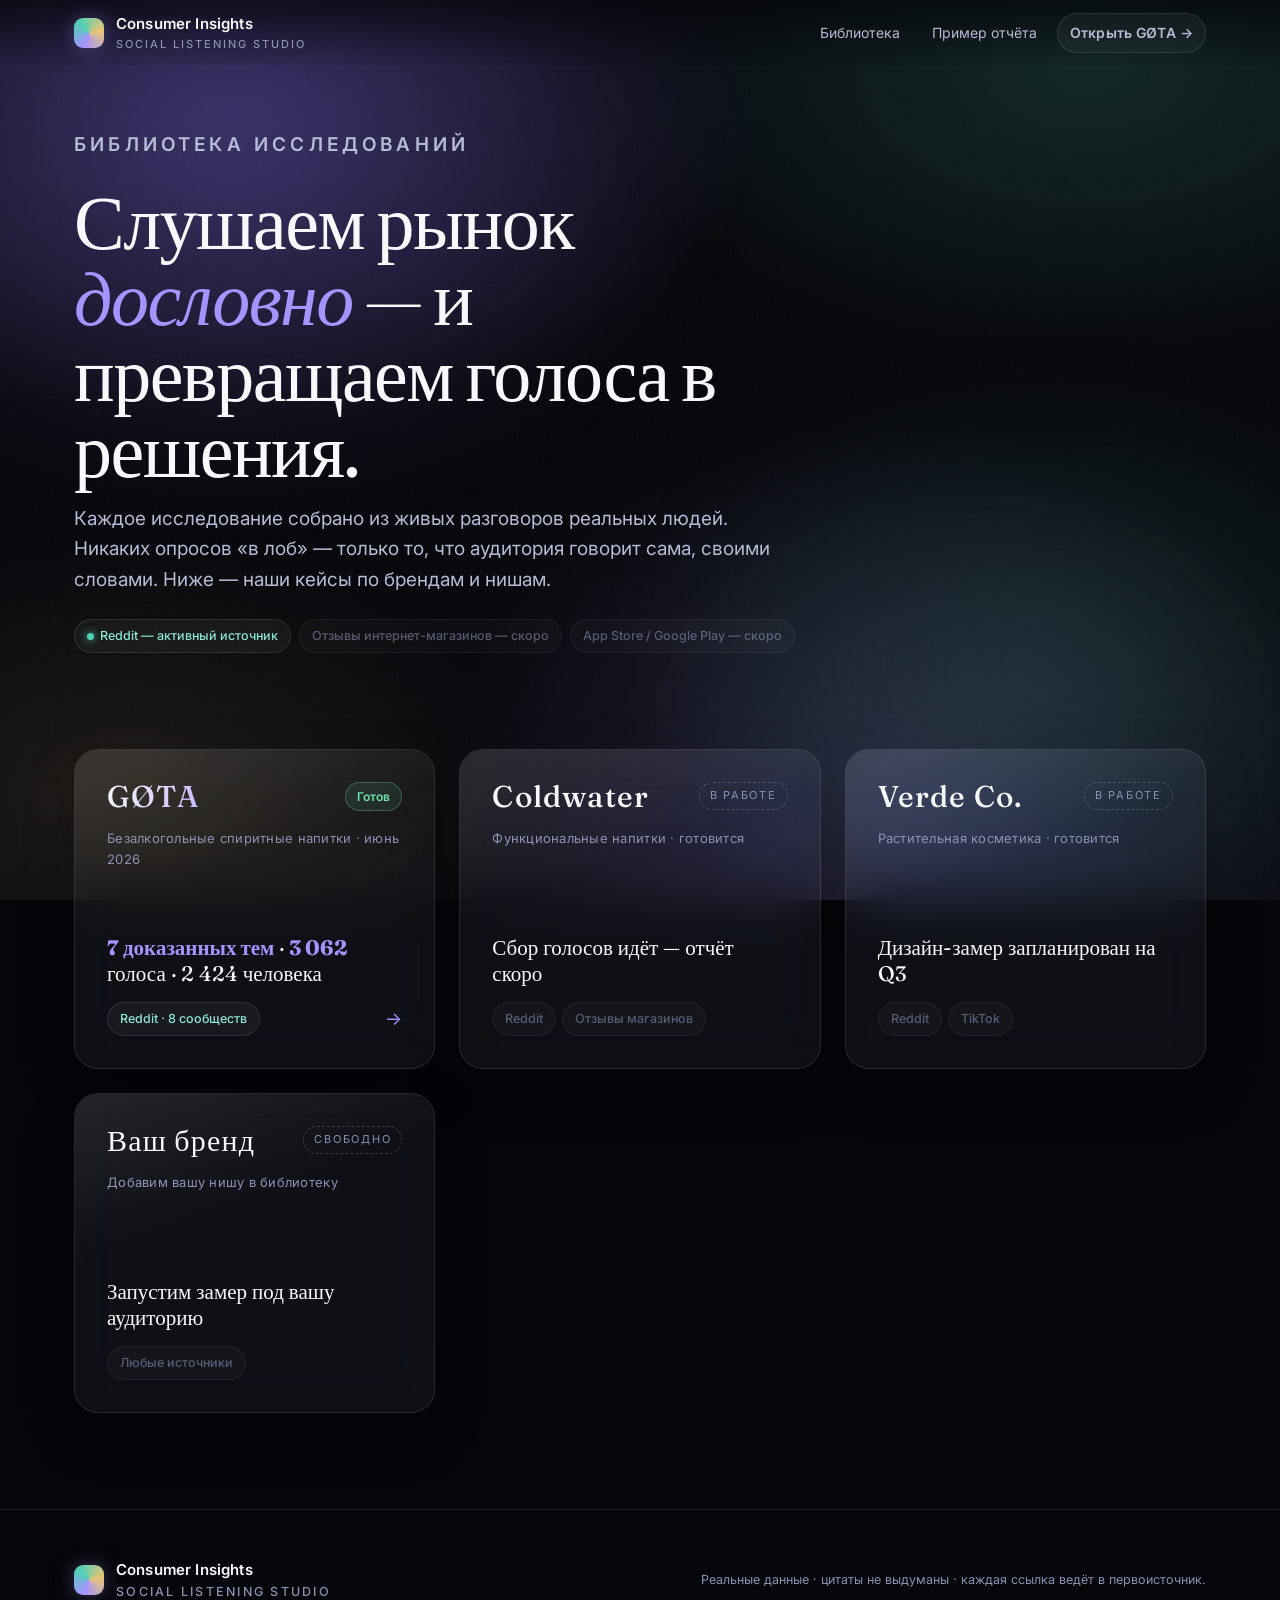
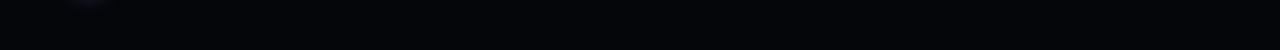
==== index.html @ 9fbd5607 "Consumer Insights site — GØTA study" ====
<!DOCTYPE html>
<html lang="ru">
<head>
<meta charset="UTF-8">
<meta name="viewport" content="width=device-width, initial-scale=1.0">
<title>Consumer Insights — Библиотека исследований</title>
<meta name="description" content="Премиальные исследования потребителей на основе живых голосов аудитории.">
<link rel="preconnect" href="https://fonts.googleapis.com">
<link rel="preconnect" href="https://fonts.gstatic.com" crossorigin>
<link href="https://fonts.googleapis.com/css2?family=Fraunces:ital,opsz,wght@0,9..144,400;0,9..144,500;1,9..144,400&family=Inter:wght@400;500;600;700&display=swap" rel="stylesheet">
<link rel="stylesheet" href="assets/css/app.css">
<link rel="stylesheet" href="assets/css/site-extra.css">
<link rel="icon" href="data:image/svg+xml,%3Csvg xmlns='http://www.w3.org/2000/svg' viewBox='0 0 32 32'%3E%3Crect width='32' height='32' rx='9' fill='%238b78f0'/%3E%3C/svg%3E">
</head>
<body>
<div class="aurora" aria-hidden="true"></div>

<!-- ===================== TOPBAR ===================== -->
<header class="topbar">
  <div class="shell topbar__row">
    <a class="brandmark" href="index.html" aria-label="На главную">
      <span class="brandmark__dot" aria-hidden="true"></span>
      <span class="brandmark__name">Consumer Insights<small>Social listening studio</small></span>
    </a>
    <nav class="topnav">
      <a href="index.html">Библиотека</a>
      <a href="report-gota.html">Пример отчёта</a>
      <a class="btn btn--ghost" href="report-gota.html">Открыть GØTA →</a>
    </nav>
  </div>
</header>

<!-- ===================== HERO ===================== -->
<section class="hero-showcase">
  <div class="shell">
    <p class="eyebrow reveal">Библиотека исследований</p>
    <h1 class="reveal" data-delay="1">Слушаем рынок <em>дословно</em> — и превращаем голоса в решения.</h1>
    <p class="reveal" data-delay="2">Каждое исследование собрано из живых разговоров реальных людей. Никаких опросов «в лоб» — только то, что аудитория говорит сама, своими словами. Ниже — наши кейсы по брендам и нишам.</p>
    <div class="hero-meta reveal" data-delay="3">
      <span class="chip chip--source"><span class="chip__pulse" aria-hidden="true"></span> Reddit — активный источник</span>
      <span class="chip chip--soon">Отзывы интернет-магазинов — скоро</span>
      <span class="chip chip--soon">App Store / Google Play — скоро</span>
    </div>
  </div>
</section>

<!-- ===================== STUDIES GRID ===================== -->
<section>
  <div class="shell">
    <div class="studies-grid">

      <a href="report-gota.html" class="glass study-card study-card--live reveal" aria-label="Открыть отчёт GØTA">
        <div class="study-card__top">
          <span class="study-logo study-logo--gota">GØTA</span>
          <span class="badge badge--proven">Готов</span>
        </div>
        <span class="study-card__niche">Безалкогольные спиритные напитки · июнь 2026</span>
        <span class="study-card__stat"><b>7 доказанных тем</b> · <b>3 062</b> голоса · 2 424 человека</span>
        <div class="study-card__foot">
          <span class="chip chip--source">Reddit · 8 сообществ</span>
          <span class="study-card__arrow" aria-hidden="true">→</span>
        </div>
      </a>

      <!-- Coming soon cards -->
      <div class="glass study-card study-card--soon reveal" data-delay="1">
        <div class="study-card__top">
          <span class="study-logo">Coldwater</span>
          <span class="soon-tag">В работе</span>
        </div>
        <span class="study-card__niche">Функциональные напитки · готовится</span>
        <span class="study-card__stat">Сбор голосов идёт — отчёт скоро</span>
        <div class="study-card__foot">
          <span class="chip chip--soon">Reddit</span>
          <span class="chip chip--soon">Отзывы магазинов</span>
        </div>
      </div>
      <div class="glass study-card study-card--soon reveal" data-delay="2">
        <div class="study-card__top">
          <span class="study-logo">Verde&nbsp;Co.</span>
          <span class="soon-tag">В работе</span>
        </div>
        <span class="study-card__niche">Растительная косметика · готовится</span>
        <span class="study-card__stat">Дизайн-замер запланирован на Q3</span>
        <div class="study-card__foot">
          <span class="chip chip--soon">Reddit</span>
          <span class="chip chip--soon">TikTok</span>
        </div>
      </div>
      <div class="glass study-card study-card--soon reveal" data-delay="3">
        <div class="study-card__top">
          <span class="study-logo">Ваш&nbsp;бренд</span>
          <span class="soon-tag">Свободно</span>
        </div>
        <span class="study-card__niche">Добавим вашу нишу в библиотеку</span>
        <span class="study-card__stat">Запустим замер под вашу аудиторию</span>
        <div class="study-card__foot">
          <span class="chip chip--soon">Любые источники</span>
        </div>
      </div>

    </div>
  </div>
</section>

<!-- ===================== FOOTER ===================== -->
<footer class="footer">
  <div class="shell footer__row">
    <span class="brandmark">
      <span class="brandmark__dot" aria-hidden="true"></span>
      <span class="brandmark__name">Consumer Insights<small>Social listening studio</small></span>
    </span>
    <small>Реальные данные · цитаты не выдуманы · каждая ссылка ведёт в первоисточник.</small>
  </div>
</footer>

<script src="assets/js/app.js"></script>
</body>
</html>
---- assets/css/app.css ----
/* ============================================================================
   Consumer Insights — premium liquid-glass design system
   Desktop-first responsive. Vanilla CSS, no build step.
   Token architecture: primitive -> semantic -> component (3 layers).
   ========================================================================== */

/* ---------------------------------------------------------------------------
   1. PRIMITIVE TOKENS
--------------------------------------------------------------------------- */
:root {
  /* Neutral ink ramp (dark base) */
  --ink-950: #05060a;
  --ink-900: #0a0c14;
  --ink-850: #0e1019;
  --ink-800: #12141f;
  --ink-700: #1b1e2e;
  --ink-600: #272b40;

  /* Light text ramp */
  --paper-50:  #f7f8fc;
  --paper-100: #eef0f8;
  --paper-200: #d9dcec;
  --paper-300: #b6bbd6;
  --paper-400: #8a90b3;
  --paper-500: #646a8c;

  /* Accent — refined violet/indigo with a warm gold counterpoint */
  --violet-300: #c4b5fd;
  --violet-400: #a594ff;
  --violet-500: #8b78f0;
  --violet-600: #6d5bd0;
  --gold-300:   #f5dca0;
  --gold-400:   #e9c574;
  --teal-300:   #8ce6d4;
  --teal-400:   #4fd1b5;

  /* Signal hues for theme types */
  --sig-pain:   #ff8a9b;   /* боль */
  --sig-desire: #7fd4ff;   /* желание */
  --sig-objection: #ffcf85;/* возражение */
  --sig-language:  #b6a8ff; /* язык */
  --sig-proven:  #6fe3b0;  /* доказано */
  --sig-hypo:    #f5c163;  /* гипотеза */

  /* Spacing scale — 4/8 rhythm (Refactoring UI tactic) */
  --s-1: 4px;  --s-2: 8px;  --s-3: 12px; --s-4: 16px;
  --s-5: 24px; --s-6: 32px; --s-7: 48px; --s-8: 64px; --s-9: 96px;

  /* Radii */
  --r-sm: 10px; --r-md: 16px; --r-lg: 24px; --r-xl: 32px; --r-pill: 999px;

  /* Type */
  --font-display: "Fraunces", "Times New Roman", serif;
  --font-text: "Inter", -apple-system, BlinkMacSystemFont, "Segoe UI", sans-serif;

  /* Motion */
  --ease-out: cubic-bezier(0.16, 1, 0.3, 1);
  --ease-soft: cubic-bezier(0.22, 0.61, 0.36, 1);
}

/* ---------------------------------------------------------------------------
   2. SEMANTIC TOKENS
--------------------------------------------------------------------------- */
:root {
  --bg-base: var(--ink-950);
  --text-primary: var(--paper-50);
  --text-secondary: var(--paper-300);
  --text-muted: var(--paper-400);
  --accent: var(--violet-400);
  --accent-strong: var(--violet-500);
  --accent-warm: var(--gold-400);

  /* Glass surfaces */
  --glass-fill: rgba(255, 255, 255, 0.045);
  --glass-fill-strong: rgba(255, 255, 255, 0.075);
  --glass-border: rgba(255, 255, 255, 0.10);
  --glass-border-bright: rgba(255, 255, 255, 0.18);
  --glass-shadow: 0 20px 60px -20px rgba(0, 0, 0, 0.55);
  --glass-shadow-lift: 0 32px 80px -24px rgba(0, 0, 0, 0.65);
  --glow: 0 0 0 1px rgba(165, 148, 255, 0.18), 0 24px 70px -28px rgba(139, 120, 240, 0.45);
}

/* ---------------------------------------------------------------------------
   3. RESET / BASE
--------------------------------------------------------------------------- */
*, *::before, *::after { box-sizing: border-box; }
html { scroll-behavior: smooth; -webkit-text-size-adjust: 100%; }
body {
  margin: 0;
  font-family: var(--font-text);
  font-size: 16px;
  line-height: 1.6;
  color: var(--text-primary);
  background: var(--bg-base);
  -webkit-font-smoothing: antialiased;
  text-rendering: optimizeLegibility;
  overflow-x: hidden;
}
a { color: inherit; text-decoration: none; }
img { max-width: 100%; display: block; }
button { font-family: inherit; cursor: pointer; border: none; background: none; color: inherit; }
::selection { background: rgba(165, 148, 255, 0.30); color: #fff; }

/* ---------------------------------------------------------------------------
   4. AURORA BACKGROUND — subtly shifting gradient mesh
--------------------------------------------------------------------------- */
.aurora {
  position: fixed; inset: 0; z-index: -2; overflow: hidden;
  background:
    radial-gradient(60% 50% at 18% 12%, rgba(109, 91, 208, 0.30), transparent 70%),
    radial-gradient(55% 45% at 85% 8%,  rgba(79, 209, 181, 0.16), transparent 70%),
    radial-gradient(50% 60% at 70% 90%, rgba(165, 148, 255, 0.20), transparent 72%),
    radial-gradient(45% 40% at 10% 88%, rgba(233, 197, 116, 0.10), transparent 70%),
    var(--ink-950);
}
.aurora::before {
  content: ""; position: absolute; inset: -30%;
  background:
    radial-gradient(40% 40% at 30% 30%, rgba(139, 120, 240, 0.22), transparent 60%),
    radial-gradient(35% 35% at 70% 65%, rgba(79, 209, 181, 0.14), transparent 60%);
  filter: blur(40px);
  animation: aurora-drift 26s var(--ease-soft) infinite alternate;
}
.aurora::after { /* fine grain to kill banding */
  content: ""; position: absolute; inset: 0; opacity: 0.035;
  background-image: url("data:image/svg+xml,%3Csvg xmlns='http://www.w3.org/2000/svg' width='120' height='120'%3E%3Cfilter id='n'%3E%3CfeTurbulence type='fractalNoise' baseFrequency='0.9' numOctaves='2'/%3E%3C/filter%3E%3Crect width='120' height='120' filter='url(%23n)'/%3E%3C/svg%3E");
}
@keyframes aurora-drift {
  0%   { transform: translate(0, 0) rotate(0deg) scale(1); }
  50%  { transform: translate(3%, -2%) rotate(4deg) scale(1.08); }
  100% { transform: translate(-2%, 3%) rotate(-3deg) scale(1.04); }
}

/* ---------------------------------------------------------------------------
   5. LAYOUT
--------------------------------------------------------------------------- */
.shell { max-width: 1180px; margin: 0 auto; padding: 0 var(--s-5); }
.shell--narrow { max-width: 920px; }
section { padding-block: var(--s-8); }
.eyebrow {
  font-size: 12px; letter-spacing: 0.22em; text-transform: uppercase;
  color: var(--accent); font-weight: 600; margin: 0 0 var(--s-3);
}
.section-title {
  font-family: var(--font-display);
  font-weight: 460;
  font-size: clamp(28px, 3.4vw, 44px);
  line-height: 1.08; letter-spacing: -0.01em; margin: 0 0 var(--s-3);
}
.section-lede { color: var(--text-secondary); max-width: 60ch; margin: 0 0 var(--s-6); font-size: 17px; }

/* ---------------------------------------------------------------------------
   6. GLASS PRIMITIVE
--------------------------------------------------------------------------- */
.glass {
  position: relative;
  background: var(--glass-fill);
  -webkit-backdrop-filter: blur(28px) saturate(150%);
  backdrop-filter: blur(28px) saturate(150%);
  border: 1px solid var(--glass-border);
  border-radius: var(--r-lg);
  box-shadow: var(--glass-shadow);
}
/* top sheen */
.glass::before {
  content: ""; position: absolute; inset: 0; border-radius: inherit; pointer-events: none;
  background: linear-gradient(160deg, rgba(255,255,255,0.10), rgba(255,255,255,0) 38%);
  opacity: 0.9;
}

/* ---------------------------------------------------------------------------
   7. TOP NAV
--------------------------------------------------------------------------- */
.topbar {
  position: sticky; top: 0; z-index: 50;
  padding-block: var(--s-3);
  background: linear-gradient(180deg, rgba(5,6,10,0.72), rgba(5,6,10,0));
  -webkit-backdrop-filter: blur(14px); backdrop-filter: blur(14px);
}
.topbar__row { display: flex; align-items: center; justify-content: space-between; gap: var(--s-4); }
.brandmark { display: flex; align-items: center; gap: var(--s-3); font-weight: 600; letter-spacing: 0.01em; }
.brandmark__dot {
  width: 30px; height: 30px; border-radius: 9px;
  background: conic-gradient(from 200deg, var(--violet-400), var(--teal-400), var(--gold-400), var(--violet-400));
  box-shadow: 0 0 22px -4px rgba(165,148,255,0.6);
}
.brandmark__name { font-size: 15px; }
.brandmark__name small { display: block; font-size: 11px; color: var(--text-muted); letter-spacing: 0.18em; text-transform: uppercase; font-weight: 500; }
.topnav { display: flex; gap: var(--s-2); align-items: center; }
.topnav a { font-size: 14px; color: var(--text-secondary); padding: var(--s-2) var(--s-3); border-radius: var(--r-pill); transition: color .2s, background .2s; }
.topnav a:hover { color: var(--text-primary); background: var(--glass-fill); }

/* ---------------------------------------------------------------------------
   8. BUTTONS / CHIPS
--------------------------------------------------------------------------- */
.btn {
  display: inline-flex; align-items: center; gap: var(--s-2);
  padding: var(--s-3) var(--s-5); border-radius: var(--r-pill);
  font-size: 14px; font-weight: 600; letter-spacing: 0.01em;
  transition: transform .25s var(--ease-out), box-shadow .25s, background .25s;
}
.btn--primary {
  background: linear-gradient(135deg, var(--violet-500), var(--violet-600));
  color: #fff; box-shadow: 0 14px 36px -14px rgba(139,120,240,0.8);
}
.btn--primary:hover { transform: translateY(-2px); box-shadow: 0 22px 50px -16px rgba(139,120,240,0.9); }
.btn--ghost { background: var(--glass-fill); border: 1px solid var(--glass-border); color: var(--text-primary); }
.btn--ghost:hover { background: var(--glass-fill-strong); border-color: var(--glass-border-bright); transform: translateY(-1px); }

.chip {
  display: inline-flex; align-items: center; gap: 6px;
  padding: 6px var(--s-3); border-radius: var(--r-pill);
  font-size: 12.5px; font-weight: 500; color: var(--text-secondary);
  background: var(--glass-fill); border: 1px solid var(--glass-border);
  transition: all .2s;
}
.chip--source { color: var(--teal-300); }
.chip--soon { color: var(--text-muted); opacity: 0.6; }
.chip__pulse { width: 7px; height: 7px; border-radius: 50%; background: var(--teal-400); box-shadow: 0 0 8px var(--teal-400); animation: pulse 2.4s ease-in-out infinite; }
@keyframes pulse { 0%,100% { opacity: 1; } 50% { opacity: 0.35; } }

/* type/status badges */
.badge { display: inline-flex; align-items: center; gap: 5px; padding: 4px 11px; border-radius: var(--r-pill); font-size: 12px; font-weight: 600; letter-spacing: 0.01em; }
.badge--proven { color: var(--sig-proven); background: rgba(111,227,176,0.10); border: 1px solid rgba(111,227,176,0.28); }
.badge--hypo   { color: var(--sig-hypo); background: rgba(245,193,99,0.10); border: 1px solid rgba(245,193,99,0.28); }
.tag { font-size: 11.5px; font-weight: 600; letter-spacing: 0.04em; text-transform: uppercase; padding: 3px 9px; border-radius: 7px; }
.tag--pain      { color: var(--sig-pain);      background: rgba(255,138,155,0.12); }
.tag--desire    { color: var(--sig-desire);    background: rgba(127,212,255,0.12); }
.tag--objection { color: var(--sig-objection); background: rgba(255,207,133,0.12); }
.tag--language  { color: var(--sig-language);  background: rgba(182,168,255,0.12); }

/* ---------------------------------------------------------------------------
   9. SCROLL REVEAL
--------------------------------------------------------------------------- */
.reveal { opacity: 0; transform: translateY(26px); transition: opacity .8s var(--ease-out), transform .8s var(--ease-out); }
.reveal.is-visible { opacity: 1; transform: none; }
.reveal[data-delay="1"] { transition-delay: .08s; }
.reveal[data-delay="2"] { transition-delay: .16s; }
.reveal[data-delay="3"] { transition-delay: .24s; }
.reveal[data-delay="4"] { transition-delay: .32s; }

/* ===========================================================================
   SHOWCASE (index.html)
   ========================================================================= */
.hero-showcase { padding-top: var(--s-8); padding-bottom: var(--s-6); }
.hero-showcase h1 {
  font-family: var(--font-display); font-weight: 460;
  font-size: clamp(40px, 6vw, 76px); line-height: 1.0; letter-spacing: -0.02em;
  margin: 0 0 var(--s-4); max-width: 16ch;
}
.hero-showcase h1 em { font-style: italic; color: var(--accent); }
.hero-showcase p { color: var(--text-secondary); font-size: 19px; max-width: 58ch; margin: 0 0 var(--s-5); }
.hero-meta { display: flex; flex-wrap: wrap; gap: var(--s-2); }

.studies-grid {
  display: grid; gap: var(--s-5);
  grid-template-columns: repeat(auto-fill, minmax(330px, 1fr));
}
.study-card {
  padding: var(--s-6); border-radius: var(--r-lg);
  display: flex; flex-direction: column; gap: var(--s-4); min-height: 320px;
  transition: transform .4s var(--ease-out), box-shadow .4s, border-color .4s;
}
.study-card:hover { transform: translateY(-8px); box-shadow: var(--glass-shadow-lift), var(--glow); border-color: var(--glass-border-bright); }
.study-card--live { cursor: pointer; }
.study-card--soon { opacity: 0.62; }
.study-card--soon:hover { transform: translateY(-4px); opacity: 0.78; }
.study-card__top { display: flex; align-items: flex-start; justify-content: space-between; gap: var(--s-3); }
.study-logo {
  font-family: var(--font-display); font-weight: 500; letter-spacing: 0.04em;
  font-size: 30px; line-height: 1;
}
.study-logo--gota {
  background: linear-gradient(120deg, var(--paper-50), var(--violet-300));
  -webkit-background-clip: text; background-clip: text; color: transparent;
}
.study-card__niche { font-size: 13px; color: var(--text-muted); letter-spacing: 0.02em; }
.study-card__stat { font-family: var(--font-display); font-size: 21px; font-weight: 460; line-height: 1.25; color: var(--text-primary); margin-top: auto; }
.study-card__stat b { color: var(--accent); }
.study-card__foot { display: flex; flex-wrap: wrap; gap: 6px; align-items: center; }
.study-card__arrow { margin-left: auto; color: var(--accent); font-size: 18px; transition: transform .3s var(--ease-out); }
.study-card--live:hover .study-card__arrow { transform: translateX(5px); }
.soon-tag { font-size: 11px; letter-spacing: 0.16em; text-transform: uppercase; color: var(--text-muted); border: 1px dashed var(--glass-border-bright); padding: 4px 10px; border-radius: var(--r-pill); }

/* ===========================================================================
   REPORT (report.html)
   ========================================================================= */

/* --- Cover --- */
.cover { padding-top: var(--s-7); padding-bottom: var(--s-7); }
.cover__head { display: flex; flex-wrap: wrap; align-items: center; gap: var(--s-3); margin-bottom: var(--s-5); }
.cover__brand { font-family: var(--font-display); font-size: clamp(52px, 8vw, 104px); font-weight: 500; letter-spacing: 0.02em; line-height: 0.95;
  background: linear-gradient(120deg, var(--paper-50) 30%, var(--violet-300));
  -webkit-background-clip: text; background-clip: text; color: transparent; margin: 0; }
.cover__sub { font-size: 17px; color: var(--text-secondary); }
.cover__sub b { color: var(--text-primary); font-weight: 600; }

/* runs selector */
.run-select { position: relative; }
.run-select__btn { display: inline-flex; align-items: center; gap: var(--s-2); padding: var(--s-2) var(--s-4); border-radius: var(--r-pill); background: var(--glass-fill); border: 1px solid var(--glass-border); font-size: 13.5px; font-weight: 500; transition: all .2s; }
.run-select__btn:hover { background: var(--glass-fill-strong); border-color: var(--glass-border-bright); }
.run-select__menu { position: absolute; top: calc(100% + 8px); left: 0; min-width: 240px; padding: var(--s-2); border-radius: var(--r-md); display: none; z-index: 20; }
.run-select.is-open .run-select__menu { display: block; }
.run-select__item { display: flex; justify-content: space-between; gap: var(--s-3); padding: var(--s-3); border-radius: var(--r-sm); font-size: 13.5px; color: var(--text-secondary); transition: background .2s; }
.run-select__item:hover { background: var(--glass-fill); color: var(--text-primary); }
.run-select__item[aria-current="true"] { color: var(--text-primary); background: var(--glass-fill); }
.run-select__item small { color: var(--text-muted); }

/* scope numbers */
.scope-grid { display: grid; grid-template-columns: repeat(4, 1fr); gap: var(--s-4); margin: var(--s-6) 0; }
.scope-cell { padding: var(--s-5); border-radius: var(--r-md); text-align: left; }
.scope-cell__num { font-family: var(--font-display); font-size: clamp(30px, 4vw, 50px); font-weight: 460; line-height: 1; letter-spacing: -0.01em; color: var(--text-primary); display: block; }
.scope-cell__label { font-size: 13px; color: var(--text-muted); margin-top: var(--s-2); letter-spacing: 0.01em; }
.scope-cell__num b { color: var(--accent); font-weight: 460; }

.summary-card { padding: var(--s-6); border-radius: var(--r-lg); margin-top: var(--s-5); }
.summary-card h3 { font-family: var(--font-display); font-weight: 460; font-size: 22px; margin: 0 0 var(--s-3); }
.summary-card p { color: var(--text-secondary); font-size: 17px; margin: 0; max-width: 72ch; }
.summary-card p b { color: var(--text-primary); }

.source-row { display: flex; flex-wrap: wrap; gap: var(--s-2); margin-top: var(--s-5); align-items: center; }
.source-row__label { font-size: 12px; color: var(--text-muted); letter-spacing: 0.16em; text-transform: uppercase; margin-right: var(--s-2); }

/* --- Cuts / filter bar --- */
.cutbar { position: sticky; top: 58px; z-index: 40; padding: var(--s-3); border-radius: var(--r-pill); display: flex; flex-wrap: wrap; gap: var(--s-2); align-items: center; margin-bottom: var(--s-6); }
.cut-chip { padding: var(--s-2) var(--s-4); border-radius: var(--r-pill); font-size: 13.5px; font-weight: 500; color: var(--text-secondary); border: 1px solid transparent; transition: all .2s; white-space: nowrap; }
.cut-chip:hover { color: var(--text-primary); background: var(--glass-fill); }
.cut-chip.is-active { color: var(--text-primary); background: linear-gradient(135deg, rgba(139,120,240,0.30), rgba(109,91,208,0.18)); border-color: var(--glass-border-bright); }
.cutbar__divider { width: 1px; height: 22px; background: var(--glass-border); margin-inline: var(--s-1); }
.toggle { display: inline-flex; align-items: center; gap: var(--s-2); font-size: 13px; color: var(--text-secondary); padding-inline: var(--s-2); margin-left: auto; }
.toggle input { appearance: none; width: 38px; height: 22px; border-radius: var(--r-pill); background: var(--glass-fill-strong); border: 1px solid var(--glass-border); position: relative; transition: background .2s; cursor: pointer; flex: none; }
.toggle input::after { content: ""; position: absolute; top: 2px; left: 2px; width: 16px; height: 16px; border-radius: 50%; background: var(--paper-200); transition: transform .25s var(--ease-out); }
.toggle input:checked { background: var(--accent-strong); }
.toggle input:checked::after { transform: translateX(16px); background: #fff; }

/* --- Theme cards --- */
.themes-grid { display: grid; gap: var(--s-5); grid-template-columns: repeat(auto-fill, minmax(420px, 1fr)); }
.theme-card { padding: var(--s-6); border-radius: var(--r-lg); display: flex; flex-direction: column; gap: var(--s-4); transition: transform .4s var(--ease-out), box-shadow .4s, border-color .4s; }
.theme-card:hover { transform: translateY(-5px); box-shadow: var(--glass-shadow-lift); border-color: var(--glass-border-bright); }
.theme-card__head { display: flex; align-items: flex-start; gap: var(--s-3); flex-wrap: wrap; }
.theme-card__title { font-family: var(--font-display); font-weight: 460; font-size: 23px; line-height: 1.15; margin: 0; flex: 1 1 60%; }
.theme-card__badges { display: flex; gap: var(--s-2); flex-wrap: wrap; align-items: center; }
.theme-card__meta { display: flex; align-items: center; gap: var(--s-3); font-size: 13.5px; color: var(--text-muted); }
.theme-card__meta b { color: var(--text-secondary); font-weight: 600; }
.theme-card__meta svg { opacity: 0.7; }

/* emotion bar */
.emotion { display: flex; flex-direction: column; gap: 6px; }
.emotion__top { display: flex; align-items: baseline; justify-content: space-between; }
.emotion__label { font-size: 12.5px; color: var(--text-muted); display: inline-flex; align-items: center; gap: 5px; }
.emotion__val { font-family: var(--font-display); font-size: 17px; color: var(--text-primary); }
.emotion__track { height: 9px; border-radius: var(--r-pill); background: rgba(255,255,255,0.06); overflow: hidden; position: relative; }
.emotion__fill { height: 100%; width: 0; border-radius: var(--r-pill); background: linear-gradient(90deg, var(--violet-500), var(--gold-300)); transition: width 1.3s var(--ease-out); box-shadow: 0 0 14px -2px rgba(245,220,160,0.5); }

/* tooltip */
.tip { position: relative; cursor: help; border-bottom: 1px dotted var(--text-muted); }
.tip::after {
  content: attr(data-tip); position: absolute; bottom: calc(100% + 8px); left: 50%; transform: translateX(-50%) translateY(4px);
  width: max-content; max-width: 240px; padding: var(--s-3); border-radius: var(--r-sm);
  background: rgba(14,16,25,0.96); border: 1px solid var(--glass-border-bright);
  color: var(--text-secondary); font-size: 12.5px; line-height: 1.45; font-weight: 400; letter-spacing: 0;
  text-transform: none; box-shadow: var(--glass-shadow);
  opacity: 0; pointer-events: none; transition: opacity .2s, transform .2s; z-index: 30;
}
.tip:hover::after { opacity: 1; transform: translateX(-50%) translateY(0); }

/* quotes */
.quote { padding: var(--s-4); border-radius: var(--r-md); background: rgba(255,255,255,0.025); border-left: 2px solid var(--accent-strong); }
.quote__text { font-size: 15px; line-height: 1.55; color: var(--paper-100); margin: 0 0 var(--s-2); font-style: italic; }
.quote__text--ph { color: var(--text-muted); font-style: normal; }
.quote__src { font-size: 12.5px; color: var(--text-muted); display: flex; align-items: center; gap: 6px; }
.quote__src a { color: var(--teal-300); display: inline-flex; align-items: center; gap: 3px; }
.quote__src a:hover { text-decoration: underline; }

/* angle line */
.angle { display: flex; gap: var(--s-3); align-items: flex-start; padding: var(--s-4); border-radius: var(--r-md); background: linear-gradient(135deg, rgba(139,120,240,0.12), rgba(233,197,116,0.05)); border: 1px solid rgba(165,148,255,0.18); }
.angle__icon { font-size: 18px; line-height: 1.4; }
.angle__text { font-size: 14.5px; color: var(--paper-100); }
.angle__text b { color: var(--text-primary); }

/* expand */
.expander { border-top: 1px solid var(--glass-border); padding-top: var(--s-3); }
.expander__btn { display: flex; align-items: center; gap: var(--s-2); font-size: 13.5px; color: var(--text-secondary); font-weight: 500; width: 100%; padding: 4px 0; transition: color .2s; }
.expander__btn:hover { color: var(--text-primary); }
.expander__chev { transition: transform .3s var(--ease-out); }
.expander.is-open .expander__chev { transform: rotate(180deg); }
.expander__body { max-height: 0; overflow: hidden; transition: max-height .45s var(--ease-out); }
.expander.is-open .expander__body { max-height: 600px; }
.expander__inner { padding-top: var(--s-3); display: flex; flex-direction: column; gap: var(--s-3); }
.code-pill { display: inline-block; font-size: 11.5px; padding: 3px 9px; border-radius: 6px; background: var(--glass-fill); border: 1px solid var(--glass-border); color: var(--text-muted); margin: 2px; }

/* hidden filtered card */
.theme-card.is-hidden, .brand-row.is-hidden { display: none; }

/* --- Competitor lens --- */
.brand-chart { padding: var(--s-6); border-radius: var(--r-lg); display: flex; flex-direction: column; gap: var(--s-3); }
.brand-row { display: grid; grid-template-columns: 130px 1fr auto; align-items: center; gap: var(--s-4); padding: var(--s-2) 0; }
.brand-row__name { font-weight: 600; font-size: 15px; display: flex; align-items: center; gap: var(--s-2); }
.brand-row__bar { height: 30px; border-radius: var(--r-sm); background: rgba(255,255,255,0.05); overflow: hidden; position: relative; }
.brand-row__fill { height: 100%; width: 0; border-radius: var(--r-sm); background: linear-gradient(90deg, var(--violet-600), var(--violet-400)); transition: width 1.2s var(--ease-out); }
.brand-row__val { font-family: var(--font-display); font-size: 18px; min-width: 48px; text-align: right; color: var(--text-primary); }
.brand-row__toggle { cursor: pointer; }
.brand-row__toggle:hover .brand-row__name { color: var(--accent); }
.brand-detail { grid-column: 1 / -1; max-height: 0; overflow: hidden; transition: max-height .4s var(--ease-out); }
.brand-row.is-open .brand-detail { max-height: 320px; }
.brand-detail__inner { padding: var(--s-4) 0 var(--s-2); display: grid; grid-template-columns: 1fr 1fr; gap: var(--s-4); }
.brand-detail__col h5 { margin: 0 0 var(--s-2); font-size: 12px; letter-spacing: 0.1em; text-transform: uppercase; color: var(--text-muted); }
.brand-detail__col p { margin: 0 0 var(--s-2); font-size: 14px; color: var(--text-secondary); }

/* --- Phrase bank --- */
.phrasebank { display: grid; gap: var(--s-3); grid-template-columns: repeat(auto-fill, minmax(300px, 1fr)); }
.phrase { padding: var(--s-4); border-radius: var(--r-md); font-size: 14.5px; line-height: 1.5; color: var(--paper-100); font-style: italic; background: rgba(255,255,255,0.025); border: 1px solid var(--glass-border); }
.phrase span { display: block; margin-top: var(--s-2); font-style: normal; font-size: 12px; color: var(--text-muted); }

/* --- Handoff hooks --- */
.hooks-grid { display: grid; gap: var(--s-5); grid-template-columns: repeat(auto-fit, minmax(300px, 1fr)); }
.hook-col { padding: var(--s-6); border-radius: var(--r-lg); }
.hook-col h4 { font-family: var(--font-display); font-weight: 460; font-size: 20px; margin: 0 0 var(--s-4); display: flex; align-items: center; gap: var(--s-2); }
.hook-list { list-style: none; margin: 0; padding: 0; display: flex; flex-direction: column; gap: var(--s-3); }
.hook-list li { font-size: 14.5px; color: var(--text-secondary); padding-left: var(--s-4); position: relative; line-height: 1.5; }
.hook-list li::before { content: "→"; position: absolute; left: 0; color: var(--accent); }
.hook-list li b { color: var(--text-primary); }

/* --- Methodology --- */
.method-grid { display: grid; gap: var(--s-5); grid-template-columns: 1.3fr 1fr; }
.method-card { padding: var(--s-6); border-radius: var(--r-lg); }
.method-triad { display: flex; flex-direction: column; gap: var(--s-4); margin-top: var(--s-4); }
.method-step { display: flex; gap: var(--s-4); align-items: flex-start; }
.method-step__n { font-family: var(--font-display); font-size: 26px; color: var(--accent); line-height: 1; flex: none; width: 34px; }
.method-step__b strong { display: block; font-size: 15px; margin-bottom: 2px; }
.method-step__b span { font-size: 13.5px; color: var(--text-muted); }
.trust-list { list-style: none; margin: var(--s-4) 0 0; padding: 0; display: flex; flex-direction: column; gap: var(--s-3); }
.trust-list li { display: flex; gap: var(--s-3); font-size: 14px; color: var(--text-secondary); align-items: flex-start; }
.trust-list li::before { content: "✓"; color: var(--sig-proven); font-weight: 700; flex: none; }

/* --- Footer --- */
.footer { padding-block: var(--s-7); margin-top: var(--s-6); border-top: 1px solid var(--glass-border); }
.footer__row { display: flex; flex-wrap: wrap; justify-content: space-between; gap: var(--s-4); align-items: center; }
.footer small { color: var(--text-muted); font-size: 12.5px; }

/* ---------------------------------------------------------------------------
   10. RESPONSIVE
--------------------------------------------------------------------------- */
@media (max-width: 900px) {
  .scope-grid { grid-template-columns: repeat(2, 1fr); }
  .themes-grid { grid-template-columns: 1fr; }
  .method-grid { grid-template-columns: 1fr; }
  .brand-detail__inner { grid-template-columns: 1fr; }
  .topnav a:not(.btn) { display: none; }
}
@media (max-width: 560px) {
  .shell { padding: 0 var(--s-4); }
  .scope-grid { grid-template-columns: 1fr 1fr; }
  .brand-row { grid-template-columns: 92px 1fr auto; gap: var(--s-3); }
  .cutbar { position: static; }
}

/* ---------------------------------------------------------------------------
   11. REDUCED MOTION
--------------------------------------------------------------------------- */
@media (prefers-reduced-motion: reduce) {
  *, *::before, *::after { animation-duration: 0.001ms !important; animation-iteration-count: 1 !important; transition-duration: 0.001ms !important; scroll-behavior: auto !important; }
  .reveal { opacity: 1; transform: none; }
  .aurora::before { animation: none; }
}
---- assets/css/site-extra.css ----
/* Extra styles for generated-site elements not present in the prototype.
   Built on the prototype's design tokens (glass, palette, type). */

.muted { color: var(--text-secondary); opacity: .8; font-weight: 400; }

/* community cut selector inside the cutbar */
.cutbar__label {
  font-size: 13px; color: var(--text-secondary); margin-left: 4px;
  align-self: center;
}
.community-select {
  appearance: none;
  background: rgba(255,255,255,.04);
  border: 1px solid var(--border, rgba(255,255,255,.12));
  color: var(--text-primary, #f4f1ff);
  border-radius: 999px;
  padding: 7px 30px 7px 14px;
  font-family: var(--font-body, Inter, sans-serif);
  font-size: 13px;
  cursor: pointer;
  background-image: url("data:image/svg+xml,%3Csvg xmlns='http://www.w3.org/2000/svg' width='10' height='6' viewBox='0 0 10 6'%3E%3Cpath d='M1 1l4 4 4-4' stroke='%23a99ff0' stroke-width='1.5' fill='none' stroke-linecap='round'/%3E%3C/svg%3E");
  background-repeat: no-repeat;
  background-position: right 12px center;
  transition: border-color .2s, background .2s;
}
.community-select:hover { border-color: rgba(139,120,240,.5); }
.community-select:focus-visible { outline: 2px solid rgba(139,120,240,.6); outline-offset: 2px; }
.community-select option { background: #1a1530; color: #f4f1ff; }

/* per-theme community breakdown inside expander */
.theme-communities { margin: 12px 0 4px; }
.theme-communities__h {
  margin: 0 0 8px; font-size: 12px; letter-spacing: .04em;
  text-transform: uppercase; color: var(--text-secondary);
  font-weight: 600;
}
.community-pill {
  display: inline-block;
  background: rgba(139,120,240,.12);
  border: 1px solid rgba(139,120,240,.25);
  color: var(--text-primary, #e8e3ff);
  border-radius: 999px;
  padding: 4px 11px;
  font-size: 12px;
  margin: 0 6px 6px 0;
}
.theme-codes { margin-top: 10px; }

/* source link inside brand detail / phrase */
.src-link {
  font-size: 12px; white-space: nowrap; opacity: .85;
  margin-left: 4px;
}

/* phrase bank items become real links */
a.phrase { text-decoration: none; display: block; }
a.phrase:hover { transform: translateY(-2px); }
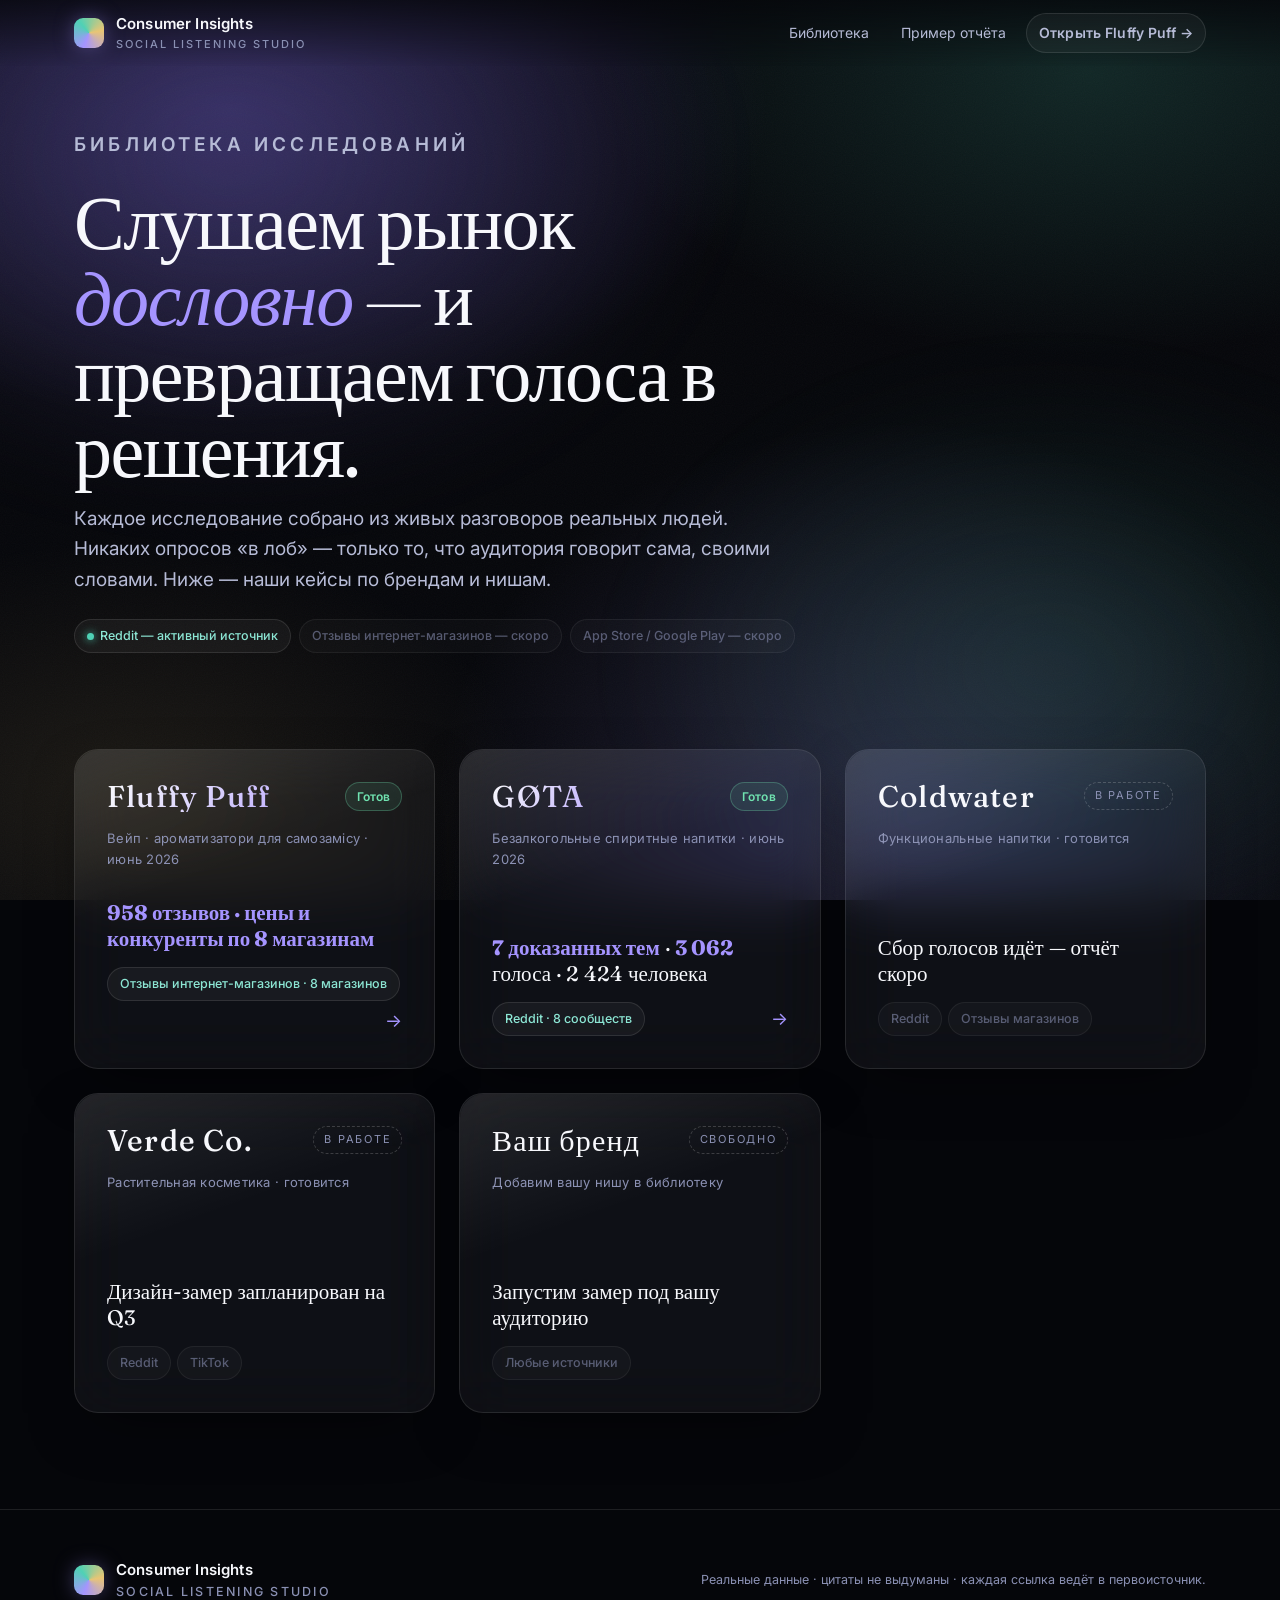
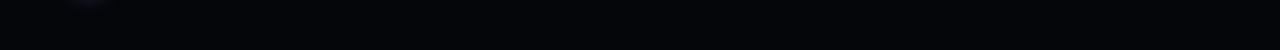
==== commit 6e9f0090: "publish: consumer-insights 2026-06-10 13:04 [fluffy-puff, gota]" ====
--- a/index.html
+++ b/index.html
@@ -24,8 +24,8 @@
     </a>
     <nav class="topnav">
       <a href="index.html">Библиотека</a>
-      <a href="report-gota.html">Пример отчёта</a>
-      <a class="btn btn--ghost" href="report-gota.html">Открыть GØTA →</a>
+      <a href="report-fluffy-puff.html">Пример отчёта</a>
+      <a class="btn btn--ghost" href="report-fluffy-puff.html">Открыть Fluffy Puff →</a>
     </nav>
   </div>
 </header>
@@ -49,7 +49,19 @@
   <div class="shell">
     <div class="studies-grid">
 
-      <a href="report-gota.html" class="glass study-card study-card--live reveal" aria-label="Открыть отчёт GØTA">
+      <a href="report-fluffy-puff.html" class="glass study-card study-card--live reveal" aria-label="Открыть отчёт Fluffy Puff">
+        <div class="study-card__top">
+          <span class="study-logo study-logo--gota">Fluffy Puff</span>
+          <span class="badge badge--proven">Готов</span>
+        </div>
+        <span class="study-card__niche">Вейп · ароматизатори для самозамісу · июнь 2026</span>
+        <span class="study-card__stat"><b>958 отзывов · цены и конкуренты по 8 магазинам</b></span>
+        <div class="study-card__foot">
+          <span class="chip chip--source">Отзывы интернет-магазинов · 8 магазинов</span>
+          <span class="study-card__arrow" aria-hidden="true">→</span>
+        </div>
+      </a>
+      <a href="report-gota.html" class="glass study-card study-card--live reveal" data-delay="1" aria-label="Открыть отчёт GØTA">
         <div class="study-card__top">
           <span class="study-logo study-logo--gota">GØTA</span>
           <span class="badge badge--proven">Готов</span>
--- a/assets/css/site-extra.css
+++ b/assets/css/site-extra.css
@@ -55,3 +55,28 @@
 /* phrase bank items become real links */
 a.phrase { text-decoration: none; display: block; }
 a.phrase:hover { transform: translateY(-2px); }
+
+/* e-commerce panel: prices / demand / competitors table */
+.ec-table-wrap { padding: 8px; overflow-x: auto; }
+.ec-table {
+  width: 100%;
+  border-collapse: collapse;
+  font-size: 14px;
+  color: var(--text-primary, #f4f1ff);
+}
+.ec-table th, .ec-table td {
+  padding: 11px 12px;
+  text-align: left;
+  border-bottom: 1px solid rgba(255,255,255,.08);
+  vertical-align: top;
+}
+.ec-table thead th {
+  font-size: 12px; letter-spacing: .03em; text-transform: uppercase;
+  color: var(--text-secondary); font-weight: 600;
+  border-bottom: 1px solid rgba(139,120,240,.3);
+}
+.ec-table tbody tr:last-child td { border-bottom: none; }
+.ec-table tbody tr:hover { background: rgba(139,120,240,.06); }
+.ec-table .ec-num { text-align: right; white-space: nowrap; }
+.ec-table .ec-name a { color: var(--text-primary, #e8e3ff); text-decoration: none; }
+.ec-table .ec-name a:hover { color: var(--accent, #b9a9ff); text-decoration: underline; }
